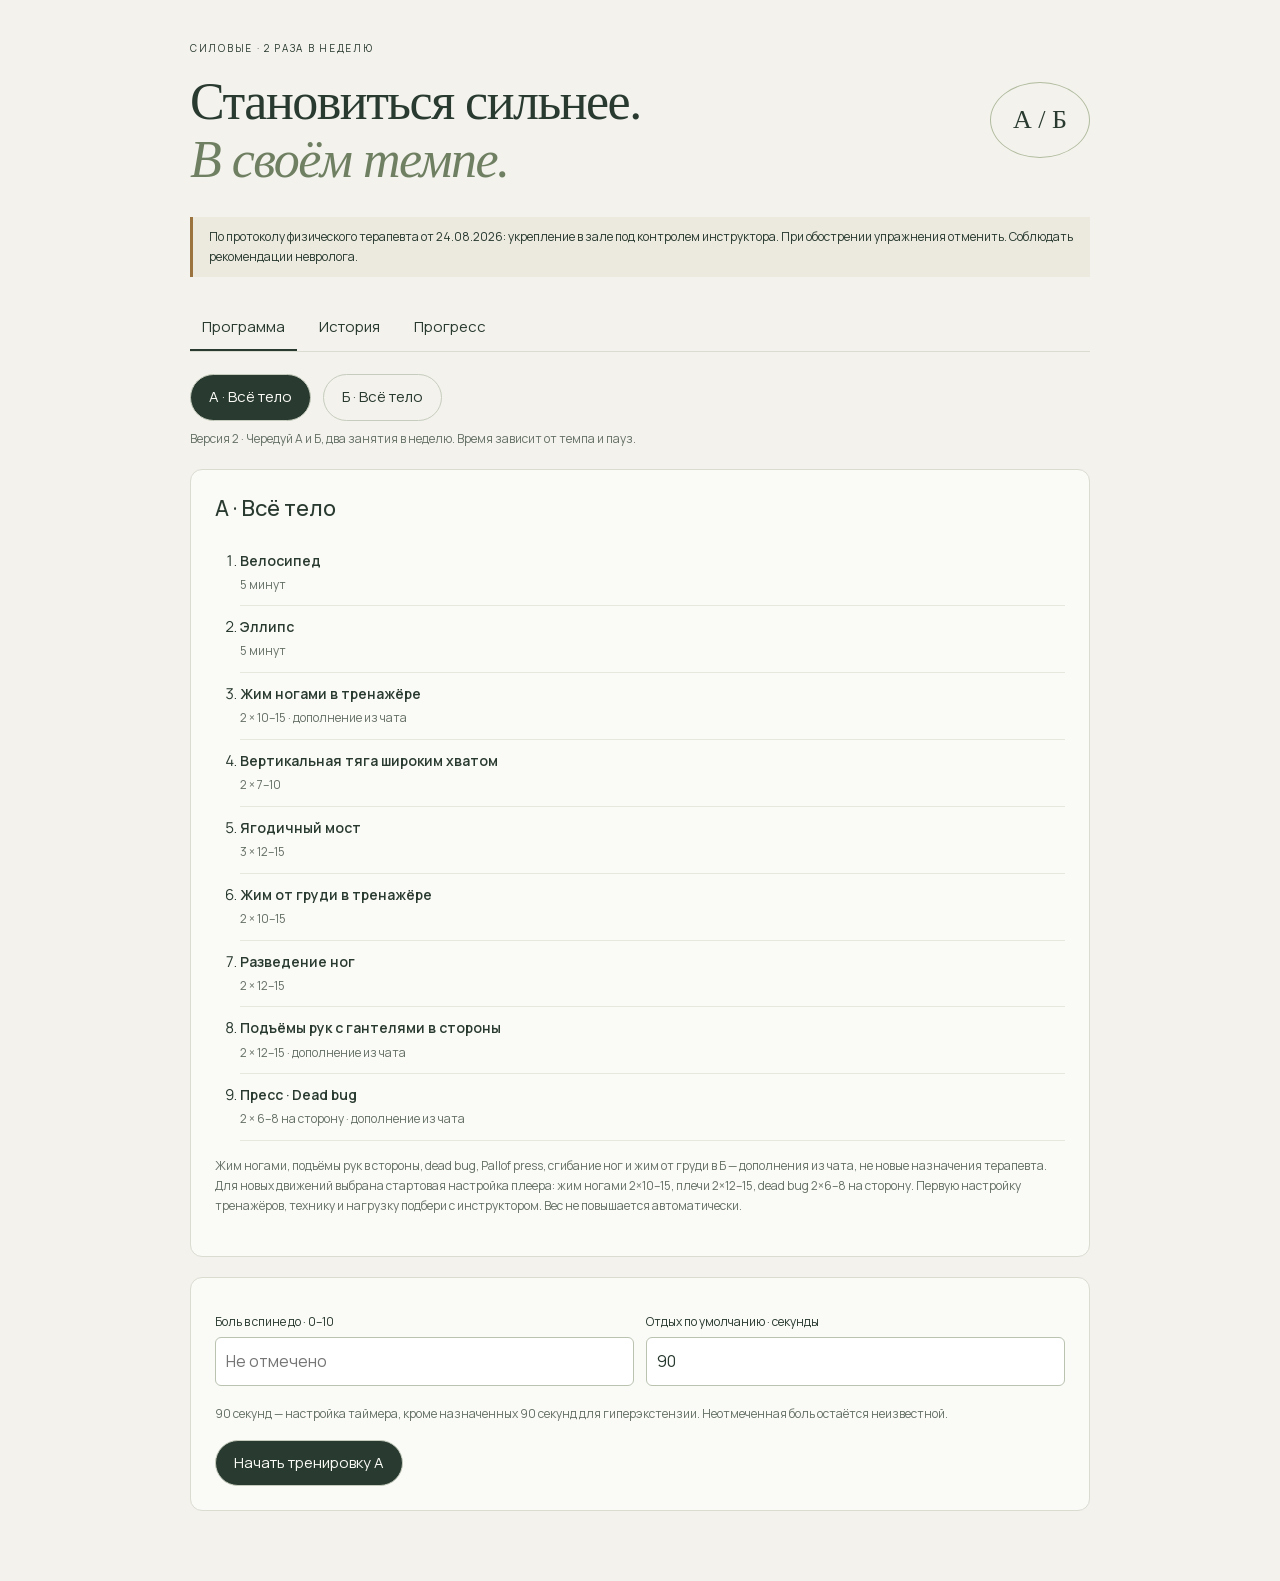
==== strength.html @ 41d8e7b6 "Add files via upload" ====
<!doctype html>
<html lang="ru"><head><meta charset="utf-8"><meta name="viewport" content="width=device-width,initial-scale=1,viewport-fit=cover"><title>Силовые А / Б · Движение</title><link rel="stylesheet" href="strength.css"></head>
<body>
<main>
  <header class="heading"><div><p class="eyebrow">Силовые · 2 раза в неделю</p><h1>Становиться сильнее.<br><em>В своём темпе.</em></h1></div><span class="stamp">А / Б</span></header>
  <p class="protocol">По протоколу физического терапевта от 24.08.2026: укрепление в зале под контролем инструктора. При обострении упражнения отменить. Соблюдать рекомендации невролога.</p>
  <p id="storage-warning" class="warning" role="alert" hidden></p>
  <nav aria-label="Разделы силовых"><button data-view="plan" aria-current="page">Программа</button><button data-view="history">История</button><button data-view="progress">Прогресс</button></nav>
  <section id="plan-view">
    <div class="day-picker" role="group" aria-label="Тренировка"><button data-day="A" aria-pressed="true">А · Всё тело</button><button data-day="B" aria-pressed="false">Б · Всё тело</button></div>
    <p class="muted">Версия 2 · Чередуй А и Б, два занятия в неделю. Время зависит от темпа и пауз.</p>
    <section class="panel" id="levels-panel"><h2>Твой уровень нагрузки</h2><p>Переходи вручную, когда предыдущий уровень кажется лёгким. Автоматического повышения нет.</p><div class="fields"><label>Смит<select id="smith-level"></select></label><label>Гиперэкстензия<select id="hyper-level"></select></label></div><p class="muted">В Смите учитываются только блины с двух сторон. Гриф не учитывается. В гиперэкстензии выбранный вариант заменяет предыдущий.</p></section>
    <section class="panel"><h2 id="plan-title"></h2><ol id="exercise-list"></ol><p class="muted">Жим ногами, подъёмы рук в стороны, dead bug, Pallof press, сгибание ног и жим от груди в Б — дополнения из чата, не новые назначения терапевта. Для новых движений выбрана стартовая настройка плеера: жим ногами 2×10–15, плечи 2×12–15, dead bug 2×6–8 на сторону. Первую настройку тренажёров, технику и нагрузку подбери с инструктором. Вес не повышается автоматически.</p></section>
    <section class="panel" id="start-panel"><div class="fields"><label>Боль в спине до · 0–10<input id="pain-before" type="number" min="0" max="10" step="1" placeholder="Не отмечено"></label><label>Отдых по умолчанию · секунды<input id="rest-setting" type="number" min="15" max="600" step="1" value="90" required></label></div><p class="muted">90 секунд — настройка таймера, кроме назначенных 90 секунд для гиперэкстензии. Неотмеченная боль остаётся неизвестной.</p><button id="start" class="primary">Начать тренировку А</button><button id="resume" hidden>Продолжить сохранённую</button></section>
  </section>
  <section id="workout-view" hidden>
    <div class="session-top"><p id="position" class="eyebrow"></p><button id="pause-session">Пауза</button></div>
    <section class="panel workout-card"><p id="exercise-tag" class="eyebrow"></p><h2 id="exercise-title"></h2><p id="exercise-target"></p><p id="exercise-note" class="muted"></p><p id="previous" class="previous"></p><div id="sets"></div></section>
    <section class="timer panel" aria-label="Таймер"><div><p id="timer-label">Таймер отдыха</p><output id="timer-value" aria-live="off">01:30</output><p id="timer-status" role="status">Готов к запуску</p></div><div class="timer-buttons"><button id="timer-toggle" class="primary">Запустить</button><button id="timer-reset">Сбросить</button><label class="sound"><input id="sound" type="checkbox" checked> Звук</label></div></section>
    <div class="session-actions"><button id="prev">← Назад</button><button id="next" class="primary">Дальше →</button><button id="finish-open">Завершить занятие</button></div>
  </section>
  <section id="finish-view" class="panel" hidden><p class="eyebrow">После занятия</p><h2>Как себя чувствуешь?</h2><p id="completion-summary"></p><div class="fields"><label>Боль в спине после · 0–10<input id="pain-after" type="number" min="0" max="10" step="1" placeholder="Не отмечено"></label><label>Тяжесть занятия · 1–10<input id="effort" type="number" min="1" max="10" step="1" placeholder="Не отмечено"></label></div><label>Заметка<textarea id="session-note" rows="3" maxlength="2000" placeholder="Что было легко, что мешало"></textarea></label><button id="save-session" class="primary">Сохранить занятие</button><button id="return-workout">Вернуться к упражнениям</button></section>
  <section id="history-view" hidden><div class="section-top"><h2>История занятий</h2><button id="export">Скачать копию</button></div><p class="muted">Записи хранятся в этом браузере на этом устройстве. Они не отправляются на GitHub или в Health OS. Отметку следующего утра можно добавить здесь, когда вернёшься.</p><label class="restore">Восстановить из копии<input id="import" type="file" accept="application/json,.json"></label><div id="history-list"></div></section>
  <section id="progress-view" hidden><h2>Твой прогресс</h2><p id="weekly-count" class="muted"></p><label>Упражнение<select id="progress-exercise"></select></label><p class="muted">Здесь только отмеченные выполненные подходы. Вес — фактически введённая внешняя нагрузка; 0 кг означает собственный вес. Разминка с таймером в таблицу не входит.</p><div class="table-scroll"><table><thead><tr><th>Дата</th><th>Подходы</th><th>Боль до → после</th><th>Следующее утро</th></tr></thead><tbody id="progress-rows"></tbody></table></div></section>
  <p id="notice" role="status"></p>
</main>
<dialog id="replace-dialog"><h2>Есть незавершённое занятие</h2><p>Новая тренировка заменит только черновик. Сохранённая история останется.</p><button id="replace-confirm" class="primary">Начать новую</button><button id="replace-cancel">Оставить черновик</button></dialog>
<script src="strength-plan.js"></script><script src="strength.js"></script>
</body></html>
---- strength.css ----
@font-face{font-family:Manrope;src:url('assets/02554947-4873-47db-a2d0-b6fbcda2dde4.woff2')}@font-face{font-family:Manrope;src:url('assets/6608d240-a9f6-48f8-a94c-87954d14d323.woff2');unicode-range:U+0000-00FF,U+2000-206F,U+2190-21FF}
:root{font-family:Manrope,system-ui,sans-serif;color:#293a30;background:#f3f2ec;font-size:15px;line-height:1.65;color-scheme:light}*{box-sizing:border-box}[hidden]{display:none!important}body{margin:0}main{width:min(900px,calc(100% - 48px));margin:32px auto 70px}h1{font:400 clamp(30px,5vw,52px)/1.12 Georgia,serif;letter-spacing:-1.5px;margin:10px 0 20px}h1 em{color:#6f7f61}h2{font-size:22px;font-weight:500;line-height:1.35;margin:0 0 16px}p{margin:8px 0 16px}.heading,.session-top,.section-top{display:flex;justify-content:space-between;align-items:center;gap:12px}.stamp{border:1px solid #b1bc9f;border-radius:50%;padding:22px;font:26px Georgia,serif;white-space:nowrap}.eyebrow{font-size:10px;letter-spacing:1.7px;text-transform:uppercase}.muted{color:#667166;font-size:12px}.protocol{border-left:3px solid #9b733f;padding:10px 16px;font-size:12px;background:#ece9de}.panel{background:#fafaf6;border:1px solid #dadcd1;border-radius:12px;padding:24px;margin:20px 0}nav{display:flex;border-bottom:1px solid #dadcd1;gap:10px;margin:28px 0 22px}button{font:inherit;cursor:pointer;color:inherit;border:1px solid #c6cdbe;background:transparent;border-radius:24px;min-height:44px;padding:10px 18px;touch-action:manipulation}button:hover{background:#e3e8da}button:disabled{opacity:.5;cursor:default}nav button{border:0;border-radius:0;border-bottom:2px solid transparent;padding:10px 12px}nav button[aria-current=page]{border-color:#293a30}.primary,button[aria-pressed=true]{background:#293a30;color:#fafaf6}.primary:hover{background:#435543}button:focus-visible,input:focus-visible,select:focus-visible,textarea:focus-visible{outline:3px solid #9b733f;outline-offset:3px}.day-picker,.fields,.session-actions{display:flex;gap:12px;flex-wrap:wrap}.fields>*{flex:1;min-width:180px}label{display:block;font-size:12px;margin:10px 0}input,select,textarea{font:inherit;font-size:16px;background:#fff;color:#293a30;border:1px solid #b9c3b0;border-radius:6px;padding:10px;width:100%;min-height:44px;margin-top:6px}input[type=checkbox]{width:24px;min-height:24px;accent-color:#435543}input:invalid{border-color:#a34333}ol{padding-left:25px}li{padding:9px 0;border-bottom:1px solid #e6e8de}li strong{display:block;font-weight:600;font-size:14px}li span{font-size:12px;color:#667166}.workout-card h2{font:36px/1.15 Georgia,serif}.previous{font-size:12px;background:#edf0e6;padding:10px;border-radius:6px}.set-row{display:grid;grid-template-columns:35px repeat(3,minmax(0,1fr)) 70px;align-items:end;gap:9px;border-top:1px solid #e1e5d8;padding:12px 0}.set-row:not(.bilateral){grid-template-columns:35px repeat(2,minmax(0,1fr)) 80px}.set-row .done{display:flex;align-items:center;gap:5px;flex-wrap:wrap;font-size:10px;justify-content:center}.set-row.done-row{background:#eef2e7}.timer{display:flex;align-items:center;justify-content:space-between;background:#e3e8da;gap:16px}.timer p{font-size:12px;margin:0}.timer output{font:54px/1.3 Georgia,serif;font-variant-numeric:tabular-nums}.timer-buttons{display:flex;gap:8px;flex-wrap:wrap;justify-content:end}.sound{display:flex;align-items:center;gap:8px;width:100%;justify-content:end}.sound input{margin:0}.session-actions{justify-content:space-between}.warning{background:#ffe4d5;color:#6b291d;padding:12px}.history-card{background:#fafaf6;border:1px solid #dadcd1;padding:20px;border-radius:8px;margin:16px 0}.history-card h3{margin:0;font-size:17px}.history-card p{font-size:12px}.history-card details{font-size:12px}.restore{max-width:300px}.table-scroll{overflow:auto}table{width:100%;border-collapse:collapse;font-size:12px;text-align:left}td,th{padding:14px 10px;border-bottom:1px solid #dadcd1;min-width:100px}dialog{color:inherit;background:#fafaf6;max-width:min(460px,92vw);border:1px solid #b9c3b0;border-radius:12px;padding:28px}dialog::backdrop{background:#293a3060}#notice{font-size:12px}#save-session{margin-top:12px}
@media(max-width:560px){main{width:calc(100% - 28px);margin-top:22px}.stamp{padding:15px;font-size:20px}.panel{padding:18px}.day-picker{gap:7px}.day-picker button{font-size:12px;padding:10px 12px}nav{gap:0}nav button{flex:1;font-size:13px}.workout-card h2{font-size:29px}.set-row,.set-row:not(.bilateral){gap:5px;grid-template-columns:22px repeat(2,minmax(0,1fr)) 52px}.set-row.bilateral{grid-template-columns:18px repeat(3,minmax(0,1fr)) 43px}.set-row label{font-size:9px}.set-row input{padding:7px 3px}.timer{padding:18px}.timer output{font-size:46px}.timer-buttons{max-width:166px}.timer-buttons button{font-size:12px;padding:8px 12px}.section-top button{font-size:11px}.session-actions button{font-size:12px;padding:10px 13px}.fields>*{min-width:140px}.heading{align-items:start}}
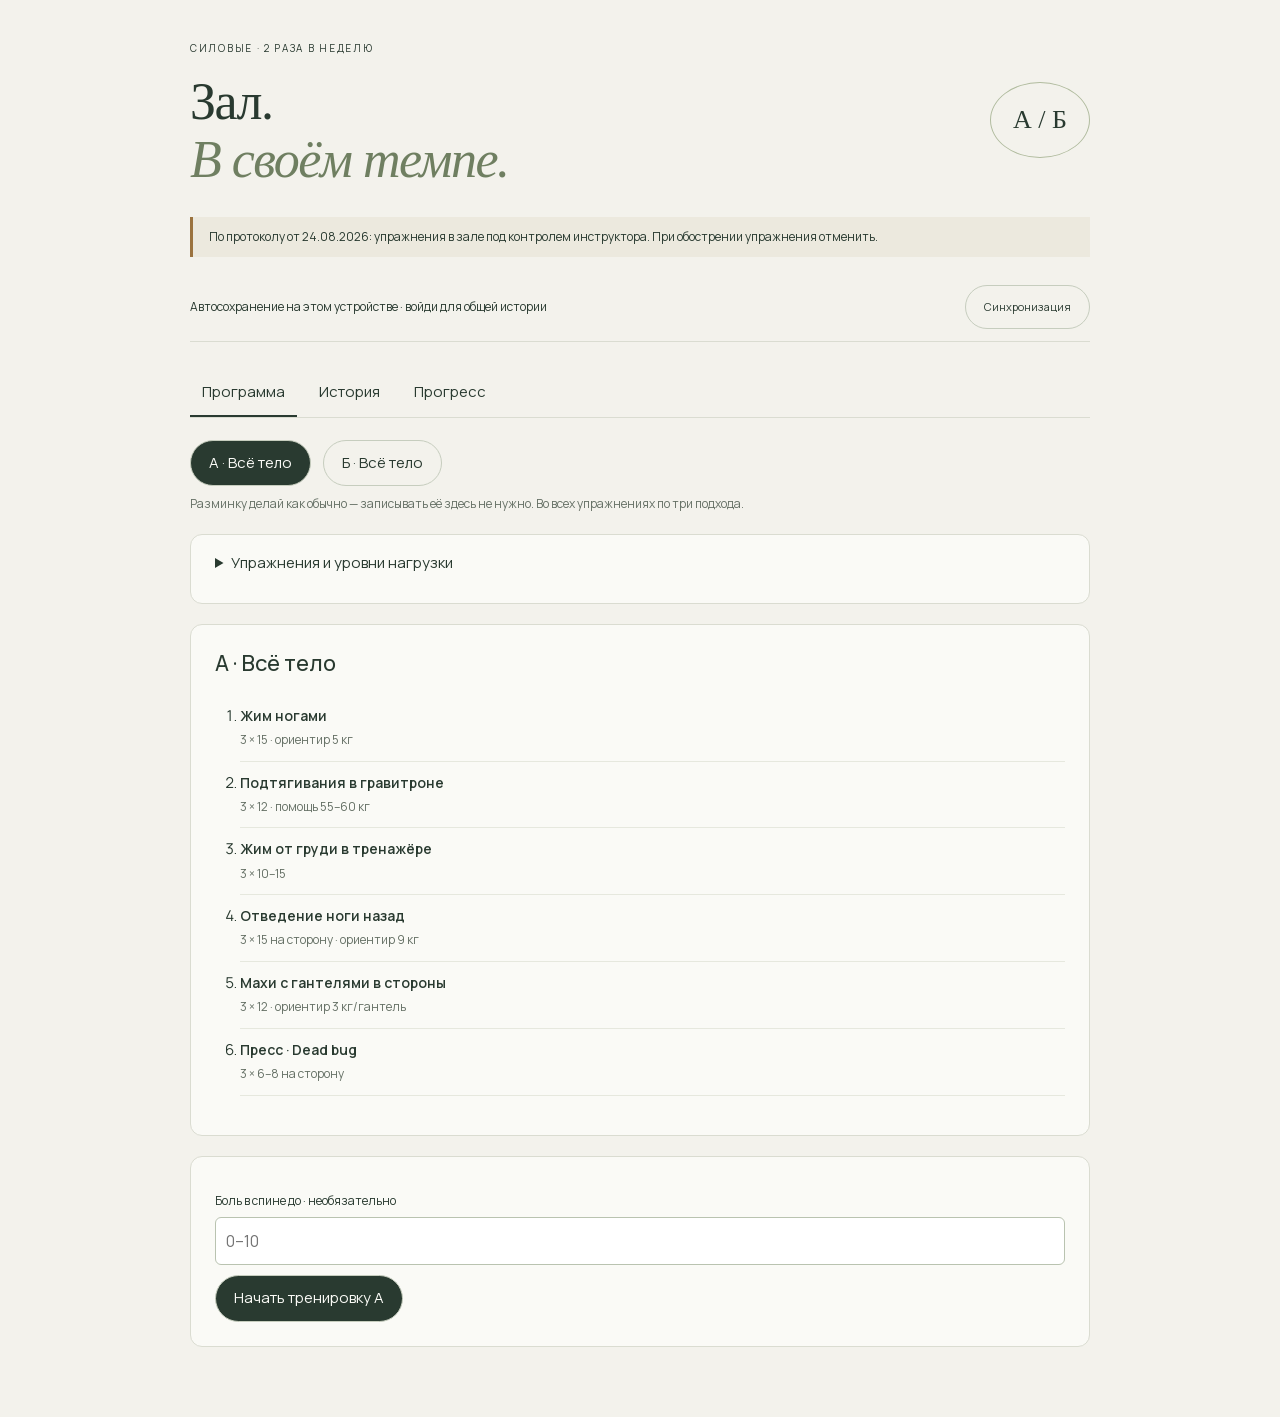
==== commit a0ff131e: "Simplify strength workouts and enable private cloud history Add trainer exercises and equipment illu" ====
--- a/strength.html
+++ b/strength.html
@@ -1,29 +1,30 @@
 <!doctype html>
 <html lang="ru"><head><meta charset="utf-8"><meta name="viewport" content="width=device-width,initial-scale=1,viewport-fit=cover"><title>Силовые А / Б · Движение</title><link rel="stylesheet" href="strength.css"></head>
-<body>
-<main>
-  <header class="heading"><div><p class="eyebrow">Силовые · 2 раза в неделю</p><h1>Становиться сильнее.<br><em>В своём темпе.</em></h1></div><span class="stamp">А / Б</span></header>
-  <p class="protocol">По протоколу физического терапевта от 24.08.2026: укрепление в зале под контролем инструктора. При обострении упражнения отменить. Соблюдать рекомендации невролога.</p>
-  <p id="storage-warning" class="warning" role="alert" hidden></p>
-  <nav aria-label="Разделы силовых"><button data-view="plan" aria-current="page">Программа</button><button data-view="history">История</button><button data-view="progress">Прогресс</button></nav>
-  <section id="plan-view">
-    <div class="day-picker" role="group" aria-label="Тренировка"><button data-day="A" aria-pressed="true">А · Всё тело</button><button data-day="B" aria-pressed="false">Б · Всё тело</button></div>
-    <p class="muted">Версия 2 · Чередуй А и Б, два занятия в неделю. Время зависит от темпа и пауз.</p>
-    <section class="panel" id="levels-panel"><h2>Твой уровень нагрузки</h2><p>Переходи вручную, когда предыдущий уровень кажется лёгким. Автоматического повышения нет.</p><div class="fields"><label>Смит<select id="smith-level"></select></label><label>Гиперэкстензия<select id="hyper-level"></select></label></div><p class="muted">В Смите учитываются только блины с двух сторон. Гриф не учитывается. В гиперэкстензии выбранный вариант заменяет предыдущий.</p></section>
-    <section class="panel"><h2 id="plan-title"></h2><ol id="exercise-list"></ol><p class="muted">Жим ногами, подъёмы рук в стороны, dead bug, Pallof press, сгибание ног и жим от груди в Б — дополнения из чата, не новые назначения терапевта. Для новых движений выбрана стартовая настройка плеера: жим ногами 2×10–15, плечи 2×12–15, dead bug 2×6–8 на сторону. Первую настройку тренажёров, технику и нагрузку подбери с инструктором. Вес не повышается автоматически.</p></section>
-    <section class="panel" id="start-panel"><div class="fields"><label>Боль в спине до · 0–10<input id="pain-before" type="number" min="0" max="10" step="1" placeholder="Не отмечено"></label><label>Отдых по умолчанию · секунды<input id="rest-setting" type="number" min="15" max="600" step="1" value="90" required></label></div><p class="muted">90 секунд — настройка таймера, кроме назначенных 90 секунд для гиперэкстензии. Неотмеченная боль остаётся неизвестной.</p><button id="start" class="primary">Начать тренировку А</button><button id="resume" hidden>Продолжить сохранённую</button></section>
-  </section>
-  <section id="workout-view" hidden>
-    <div class="session-top"><p id="position" class="eyebrow"></p><button id="pause-session">Пауза</button></div>
-    <section class="panel workout-card"><p id="exercise-tag" class="eyebrow"></p><h2 id="exercise-title"></h2><p id="exercise-target"></p><p id="exercise-note" class="muted"></p><p id="previous" class="previous"></p><div id="sets"></div></section>
-    <section class="timer panel" aria-label="Таймер"><div><p id="timer-label">Таймер отдыха</p><output id="timer-value" aria-live="off">01:30</output><p id="timer-status" role="status">Готов к запуску</p></div><div class="timer-buttons"><button id="timer-toggle" class="primary">Запустить</button><button id="timer-reset">Сбросить</button><label class="sound"><input id="sound" type="checkbox" checked> Звук</label></div></section>
-    <div class="session-actions"><button id="prev">← Назад</button><button id="next" class="primary">Дальше →</button><button id="finish-open">Завершить занятие</button></div>
-  </section>
-  <section id="finish-view" class="panel" hidden><p class="eyebrow">После занятия</p><h2>Как себя чувствуешь?</h2><p id="completion-summary"></p><div class="fields"><label>Боль в спине после · 0–10<input id="pain-after" type="number" min="0" max="10" step="1" placeholder="Не отмечено"></label><label>Тяжесть занятия · 1–10<input id="effort" type="number" min="1" max="10" step="1" placeholder="Не отмечено"></label></div><label>Заметка<textarea id="session-note" rows="3" maxlength="2000" placeholder="Что было легко, что мешало"></textarea></label><button id="save-session" class="primary">Сохранить занятие</button><button id="return-workout">Вернуться к упражнениям</button></section>
-  <section id="history-view" hidden><div class="section-top"><h2>История занятий</h2><button id="export">Скачать копию</button></div><p class="muted">Записи хранятся в этом браузере на этом устройстве. Они не отправляются на GitHub или в Health OS. Отметку следующего утра можно добавить здесь, когда вернёшься.</p><label class="restore">Восстановить из копии<input id="import" type="file" accept="application/json,.json"></label><div id="history-list"></div></section>
-  <section id="progress-view" hidden><h2>Твой прогресс</h2><p id="weekly-count" class="muted"></p><label>Упражнение<select id="progress-exercise"></select></label><p class="muted">Здесь только отмеченные выполненные подходы. Вес — фактически введённая внешняя нагрузка; 0 кг означает собственный вес. Разминка с таймером в таблицу не входит.</p><div class="table-scroll"><table><thead><tr><th>Дата</th><th>Подходы</th><th>Боль до → после</th><th>Следующее утро</th></tr></thead><tbody id="progress-rows"></tbody></table></div></section>
-  <p id="notice" role="status"></p>
+<body><main>
+<header class="heading"><div><p class="eyebrow">Силовые · 2 раза в неделю</p><h1>Зал.<br><em>В своём темпе.</em></h1></div><span class="stamp">А / Б</span></header>
+<p class="protocol">По протоколу от 24.08.2026: упражнения в зале под контролем инструктора. При обострении упражнения отменить.</p>
+<div class="save-bar"><span id="save-status" role="status">Открываем записи…</span><button id="account-open">Синхронизация</button></div>
+<p id="storage-warning" class="warning" role="alert" hidden></p>
+<nav aria-label="Разделы силовых"><button data-view="plan" aria-current="page">Программа</button><button data-view="history">История</button><button data-view="progress">Прогресс</button></nav>
+<section id="plan-view">
+<div class="day-picker" role="group" aria-label="Тренировка"><button data-day="A" aria-pressed="true">А · Всё тело</button><button data-day="B" aria-pressed="false">Б · Всё тело</button></div>
+<p class="muted">Разминку делай как обычно — записывать её здесь не нужно. Во всех упражнениях по три подхода.</p>
+<details class="panel" id="settings"><summary>Упражнения и уровни нагрузки</summary><div id="alternatives"><label>Вертикальная тяга в А<select id="pull-variant"><option value="gravitron">Гравитрон · из записи тренера</option><option value="vertical">Верхний блок · прежний вариант</option></select></label><label>Ягодичный блок в А<select id="glute-variant"><option value="kickback">Отведение ноги назад · из записи тренера</option><option value="bridge">Ягодичный мост</option><option value="abduction">Разведение ног в тренажёре</option></select></label></div><div class="fields"><label>Смит<select id="smith-level"></select></label><label>Гиперэкстензия<select id="hyper-level"></select></label></div><p class="muted">Один вариант на блок. Уровни меняются только вручную; вес грифа в Смите не учитывается.</p></details>
+<section class="panel"><h2 id="plan-title"></h2><ol id="exercise-list"></ol></section>
+<section class="panel" id="start-panel"><label>Боль в спине до · необязательно<input id="pain-before" type="number" min="0" max="10" step="1" placeholder="0–10"></label><button id="start" class="primary" disabled>Начать тренировку А</button><button id="resume" hidden>Продолжить занятие</button></section>
+</section>
+<section id="workout-view" hidden>
+<div class="session-top"><p id="position" class="eyebrow"></p><button id="finish-open">К итогу</button></div>
+<section class="panel workout-card"><p id="exercise-tag" class="eyebrow"></p><h2 id="exercise-title"></h2><div id="exercise-art" class="exercise-art" role="img"></div><p class="image-caption">Схема типа оборудования. В твоём зале модель и крепления могут отличаться.</p><p id="exercise-target"></p><details><summary>Как узнать и выполнить</summary><p id="exercise-note" class="muted"></p></details><p id="previous" class="previous"></p><p id="load-note" class="muted"></p><div id="sets"></div><p id="exercise-status" class="muted" role="status"></p></section>
+<div class="session-actions"><button id="prev">← Назад</button><button id="next" class="primary">Дальше →</button><button id="skip">Пропустить это упражнение</button></div>
+<p class="muted">Ввела фактические вес и повторы — подход записан. Пустые поля не считаются выполнением. Подсказки в полях — только ориентиры.</p>
+</section>
+<section id="finish-view" class="panel" hidden><p class="eyebrow">После занятия</p><h2>Как себя чувствуешь?</h2><p id="completion-summary"></p><div class="fields"><label>Боль после · необязательно<input id="pain-after" type="number" min="0" max="10" step="1" placeholder="0–10"></label><label>Тяжесть · необязательно<input id="effort" type="number" min="1" max="10" step="1" placeholder="1–10"></label></div><label>Заметка<textarea id="session-note" rows="2" maxlength="2000" placeholder="Если хочется что-то отметить"></textarea></label><button id="save-session" class="primary">Завершить тренировку</button><button id="return-workout">К упражнениям</button><p class="muted">Всё введённое уже сохраняется — даже если закрыть занятие раньше.</p></section>
+<section id="history-view" hidden><div class="section-top"><h2>История</h2><button id="export">Скачать копию</button></div><p id="history-storage" class="muted"></p><details class="panel"><summary>Не вижу прошлые тренировки</summary><p>Прежняя версия сохраняла записи только в том браузере и на том устройстве, где ты занималась. На iPhone Safari, в другом браузере и при открытии HTML-файла это разные копии. Кроме того, незавершённое занятие раньше не отображалось в истории.</p><p>Здесь показаны и незавершённые занятия. Если прошлые записи остались в другом браузере, открой тренажёр там, скачай копию и восстанови её здесь. Мы не можем восстановить данные, которые браузер уже удалил.</p><label>Восстановить из копии<input id="import" type="file" accept="application/json,.json"></label></details><div id="history-list"></div></section>
+<section id="progress-view" hidden><h2>Прогресс</h2><p id="weekly-count" class="muted"></p><label>Упражнение<select id="progress-exercise"></select></label><p class="muted">Только фактически записанные подходы. В гравитроне указан вес помощи: меньше помощи — сложнее. Килограммы разных тренажёров между собой не сравниваем.</p><div class="table-scroll"><table><thead><tr><th>Дата</th><th>Подходы</th><th>Боль до → после</th><th>Следующее утро</th></tr></thead><tbody id="progress-rows"></tbody></table></div></section>
+<p id="notice" role="status"></p>
 </main>
-<dialog id="replace-dialog"><h2>Есть незавершённое занятие</h2><p>Новая тренировка заменит только черновик. Сохранённая история останется.</p><button id="replace-confirm" class="primary">Начать новую</button><button id="replace-cancel">Оставить черновик</button></dialog>
-<script src="strength-plan.js"></script><script src="strength.js"></script>
+<dialog id="account-dialog"><button id="account-close" class="close" aria-label="Закрыть">×</button><p class="eyebrow">Твои записи</p><h2>Одна история на всех устройствах</h2><p id="cloud-status"></p><div id="auth-form"><label>Email<input id="auth-email" type="email" autocomplete="email" placeholder="Твой email"></label><button id="auth-send" class="primary">Прислать ссылку для входа</button><details><summary>Ввести код из письма</summary><label>Код<input id="auth-code" inputmode="numeric" autocomplete="one-time-code"></label><button id="auth-verify">Войти по коду</button></details></div><div id="auth-connected" hidden><p id="auth-name"></p><button id="cloud-sync" class="primary">Синхронизировать</button><button id="cloud-import" hidden>Перенести записи этого браузера в базу</button><button id="auth-out">Выйти</button></div><p class="muted">Записи защищены входом. Без сети остаётся копия на устройстве; статус покажет, когда изменения дошли до базы. Для телефона и компьютера используй один email.</p></dialog>
+<dialog id="skip-dialog"><h2>Пропустить упражнение?</h2><p>В нём уже есть введённые подходы. Они останутся в истории; упражнение будет помечено как пропущенное и не войдёт в прогресс.</p><button id="skip-confirm" class="primary">Пропустить</button><button id="skip-cancel">Оставить</button></dialog>
+<script src="strength-plan.js"></script><script src="strength-core.js"></script><script src="strength-store.js"></script><script src="strength-config.js"></script><script src="strength-cloud.js"></script><script src="strength.js"></script>
 </body></html>
--- a/strength.css
+++ b/strength.css
@@ -1,3 +1,9 @@
 @font-face{font-family:Manrope;src:url('assets/02554947-4873-47db-a2d0-b6fbcda2dde4.woff2')}@font-face{font-family:Manrope;src:url('assets/6608d240-a9f6-48f8-a94c-87954d14d323.woff2');unicode-range:U+0000-00FF,U+2000-206F,U+2190-21FF}
 :root{font-family:Manrope,system-ui,sans-serif;color:#293a30;background:#f3f2ec;font-size:15px;line-height:1.65;color-scheme:light}*{box-sizing:border-box}[hidden]{display:none!important}body{margin:0}main{width:min(900px,calc(100% - 48px));margin:32px auto 70px}h1{font:400 clamp(30px,5vw,52px)/1.12 Georgia,serif;letter-spacing:-1.5px;margin:10px 0 20px}h1 em{color:#6f7f61}h2{font-size:22px;font-weight:500;line-height:1.35;margin:0 0 16px}p{margin:8px 0 16px}.heading,.session-top,.section-top{display:flex;justify-content:space-between;align-items:center;gap:12px}.stamp{border:1px solid #b1bc9f;border-radius:50%;padding:22px;font:26px Georgia,serif;white-space:nowrap}.eyebrow{font-size:10px;letter-spacing:1.7px;text-transform:uppercase}.muted{color:#667166;font-size:12px}.protocol{border-left:3px solid #9b733f;padding:10px 16px;font-size:12px;background:#ece9de}.panel{background:#fafaf6;border:1px solid #dadcd1;border-radius:12px;padding:24px;margin:20px 0}nav{display:flex;border-bottom:1px solid #dadcd1;gap:10px;margin:28px 0 22px}button{font:inherit;cursor:pointer;color:inherit;border:1px solid #c6cdbe;background:transparent;border-radius:24px;min-height:44px;padding:10px 18px;touch-action:manipulation}button:hover{background:#e3e8da}button:disabled{opacity:.5;cursor:default}nav button{border:0;border-radius:0;border-bottom:2px solid transparent;padding:10px 12px}nav button[aria-current=page]{border-color:#293a30}.primary,button[aria-pressed=true]{background:#293a30;color:#fafaf6}.primary:hover{background:#435543}button:focus-visible,input:focus-visible,select:focus-visible,textarea:focus-visible{outline:3px solid #9b733f;outline-offset:3px}.day-picker,.fields,.session-actions{display:flex;gap:12px;flex-wrap:wrap}.fields>*{flex:1;min-width:180px}label{display:block;font-size:12px;margin:10px 0}input,select,textarea{font:inherit;font-size:16px;background:#fff;color:#293a30;border:1px solid #b9c3b0;border-radius:6px;padding:10px;width:100%;min-height:44px;margin-top:6px}input[type=checkbox]{width:24px;min-height:24px;accent-color:#435543}input:invalid{border-color:#a34333}ol{padding-left:25px}li{padding:9px 0;border-bottom:1px solid #e6e8de}li strong{display:block;font-weight:600;font-size:14px}li span{font-size:12px;color:#667166}.workout-card h2{font:36px/1.15 Georgia,serif}.previous{font-size:12px;background:#edf0e6;padding:10px;border-radius:6px}.set-row{display:grid;grid-template-columns:35px repeat(3,minmax(0,1fr)) 70px;align-items:end;gap:9px;border-top:1px solid #e1e5d8;padding:12px 0}.set-row:not(.bilateral){grid-template-columns:35px repeat(2,minmax(0,1fr)) 80px}.set-row .done{display:flex;align-items:center;gap:5px;flex-wrap:wrap;font-size:10px;justify-content:center}.set-row.done-row{background:#eef2e7}.timer{display:flex;align-items:center;justify-content:space-between;background:#e3e8da;gap:16px}.timer p{font-size:12px;margin:0}.timer output{font:54px/1.3 Georgia,serif;font-variant-numeric:tabular-nums}.timer-buttons{display:flex;gap:8px;flex-wrap:wrap;justify-content:end}.sound{display:flex;align-items:center;gap:8px;width:100%;justify-content:end}.sound input{margin:0}.session-actions{justify-content:space-between}.warning{background:#ffe4d5;color:#6b291d;padding:12px}.history-card{background:#fafaf6;border:1px solid #dadcd1;padding:20px;border-radius:8px;margin:16px 0}.history-card h3{margin:0;font-size:17px}.history-card p{font-size:12px}.history-card details{font-size:12px}.restore{max-width:300px}.table-scroll{overflow:auto}table{width:100%;border-collapse:collapse;font-size:12px;text-align:left}td,th{padding:14px 10px;border-bottom:1px solid #dadcd1;min-width:100px}dialog{color:inherit;background:#fafaf6;max-width:min(460px,92vw);border:1px solid #b9c3b0;border-radius:12px;padding:28px}dialog::backdrop{background:#293a3060}#notice{font-size:12px}#save-session{margin-top:12px}
 @media(max-width:560px){main{width:calc(100% - 28px);margin-top:22px}.stamp{padding:15px;font-size:20px}.panel{padding:18px}.day-picker{gap:7px}.day-picker button{font-size:12px;padding:10px 12px}nav{gap:0}nav button{flex:1;font-size:13px}.workout-card h2{font-size:29px}.set-row,.set-row:not(.bilateral){gap:5px;grid-template-columns:22px repeat(2,minmax(0,1fr)) 52px}.set-row.bilateral{grid-template-columns:18px repeat(3,minmax(0,1fr)) 43px}.set-row label{font-size:9px}.set-row input{padding:7px 3px}.timer{padding:18px}.timer output{font-size:46px}.timer-buttons{max-width:166px}.timer-buttons button{font-size:12px;padding:8px 12px}.section-top button{font-size:11px}.session-actions button{font-size:12px;padding:10px 13px}.fields>*{min-width:140px}.heading{align-items:start}}
+.save-bar{display:flex;align-items:center;justify-content:space-between;gap:12px;padding:12px 0;border-bottom:1px solid #dadcd1;font-size:12px}.save-bar button{font-size:11px;flex:none}.exercise-art{width:100%;max-width:440px;aspect-ratio:1;margin:15px auto 0;background-image:url('assets/gym-atlas-v3.png');background-repeat:no-repeat;background-size:400% 400%;border-radius:10px}.image-caption{font-size:10px;color:#667166;text-align:center}.workout-card details{font-size:12px}.set-row,.set-row:not(.bilateral){grid-template-columns:26px repeat(2,minmax(0,1fr));gap:14px}.set-row.bilateral{grid-template-columns:26px repeat(3,minmax(0,1fr))}.band-label{font-size:11px;color:#a96322}.set-row input{font-variant-numeric:tabular-nums}summary{cursor:pointer;min-height:36px}.close{float:right;border:0;font-size:22px;padding:0 10px;min-height:36px}#account-dialog{width:min(480px,94vw);max-height:90dvh;overflow:auto}#auth-connected button{margin:6px 3px}#account-dialog p{font-size:12px}#auth-form details{margin:12px 0}.session-actions{position:sticky;bottom:0;background:#f3f2ecf2;padding:14px 0;align-items:center}#skip{font-size:11px;border:0;text-decoration:underline}#settings{padding:16px 24px}#settings label{max-width:100%}
+@media(max-width:560px){.set-row,.set-row:not(.bilateral){grid-template-columns:18px repeat(2,minmax(0,1fr));gap:10px}.set-row.bilateral{grid-template-columns:18px repeat(3,minmax(0,1fr))}.set-row label{font-size:10px}.set-row input{padding:10px 6px}.heading h1{font-size:40px}.exercise-art{max-width:300px}.session-actions{gap:8px;justify-content:start}#skip{flex-basis:100%;padding:6px;min-height:32px}.save-bar{font-size:10px}.save-bar button{font-size:10px;padding:8px 12px}}
+
+.exercise-art[data-exercise=curl]{background-image:url('assets/gym-leg-curl-v3.png');background-size:contain;background-position:center!important}
+
+.exercise-art{max-width:320px}@media(max-width:560px){.exercise-art{max-width:230px}}
